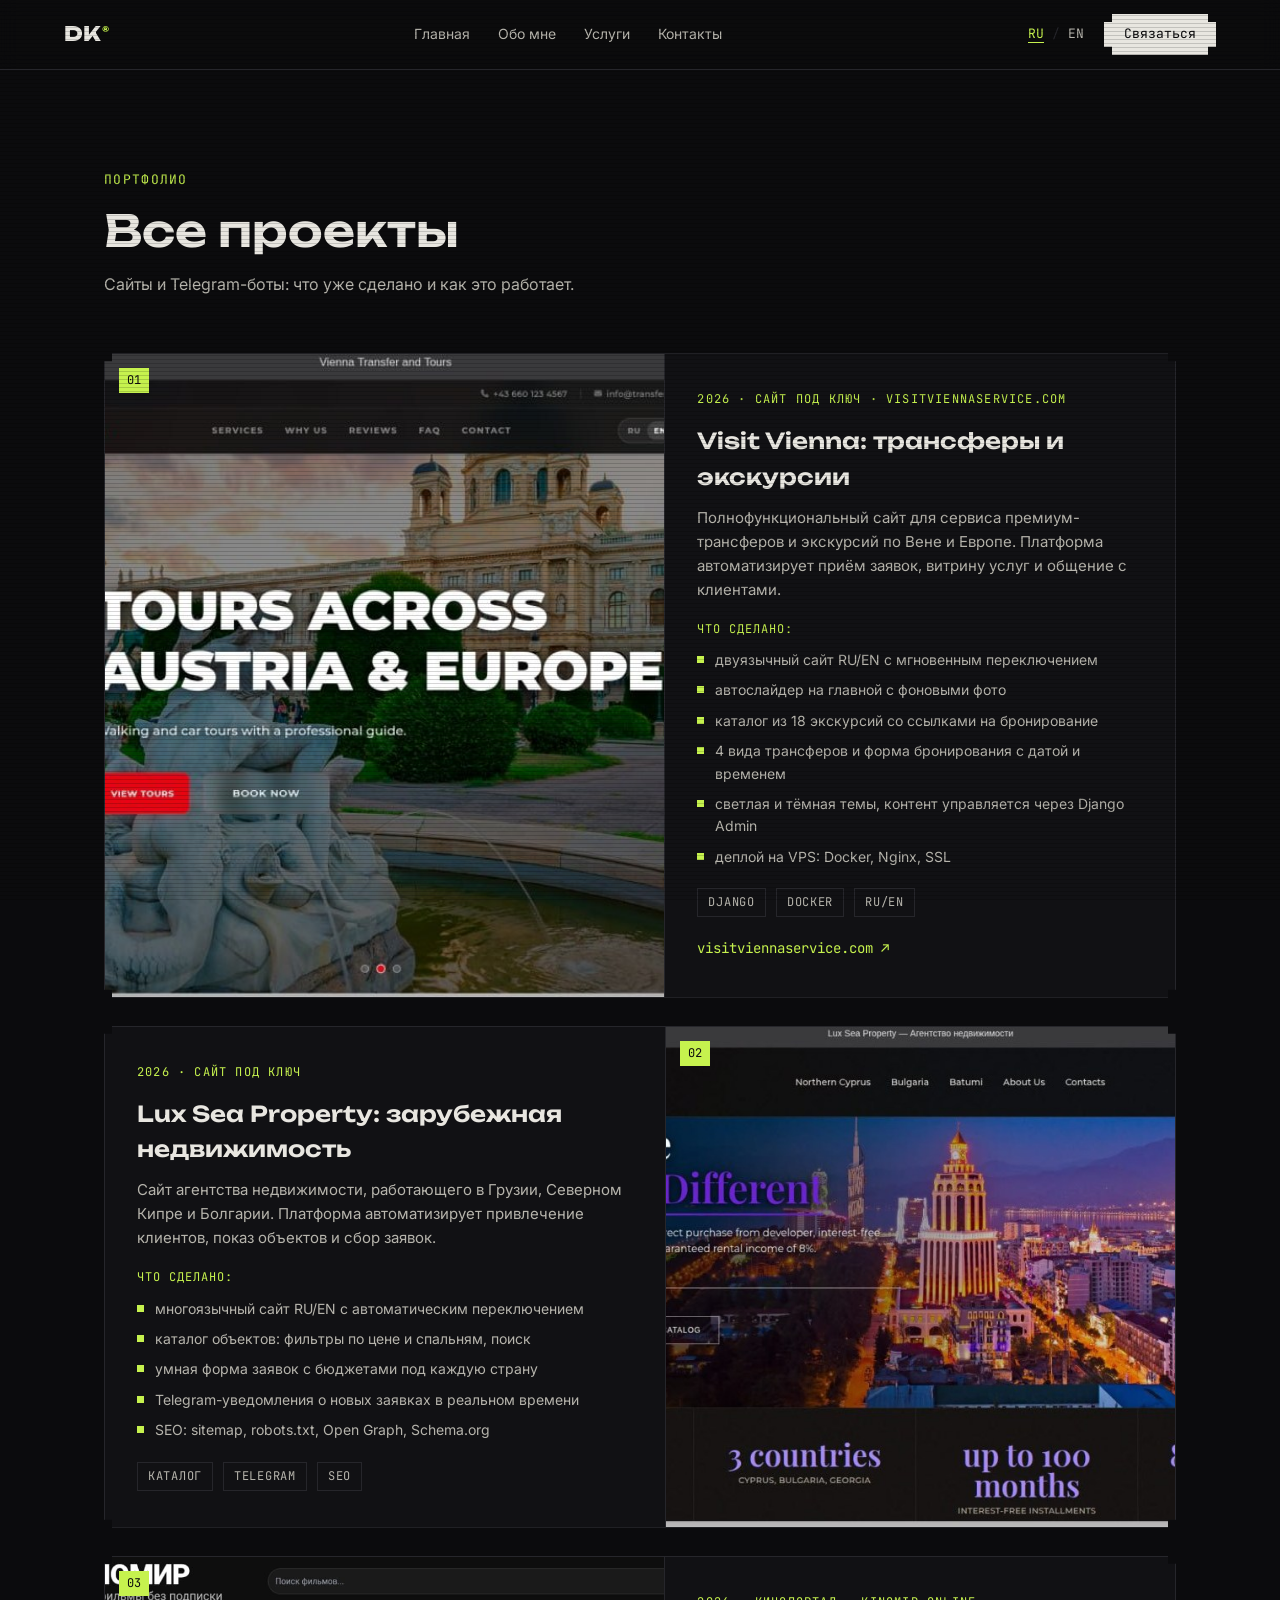
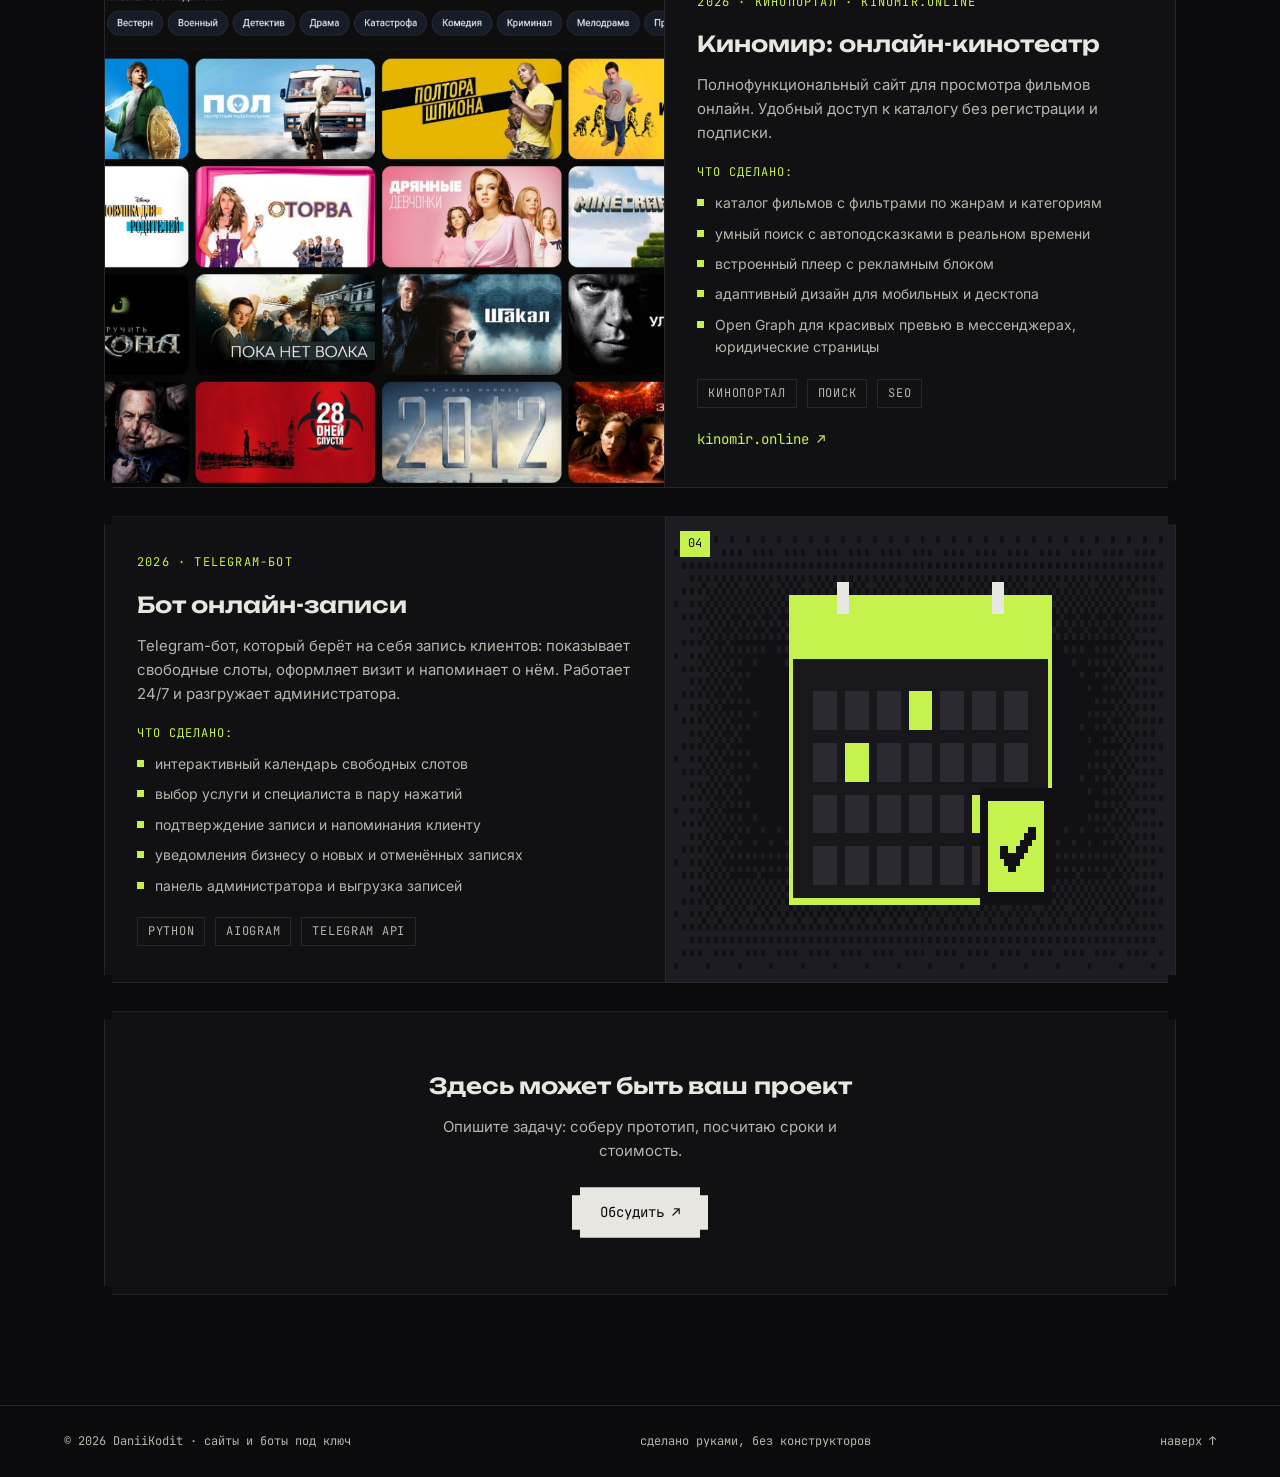
==== portfolio.html @ 553cfa7b "Пометка о согласии 152-ФЗ и падающие звёзды в секции контактов Под кнопкой формы приписка о согласии" ====
<!DOCTYPE html>
<html lang="ru">
<head>
  <meta charset="UTF-8">
  <meta name="viewport" content="width=device-width, initial-scale=1.0">
  <title>DaniiKodit · портфолио</title>
  <meta name="description" content="Подробное портфолио DaniiKodit: лендинги, витрины и Telegram-боты с описанием задач и решений.">
  <link rel="preconnect" href="https://fonts.googleapis.com">
  <link rel="preconnect" href="https://fonts.gstatic.com" crossorigin>
  <link href="https://fonts.googleapis.com/css2?family=Unbounded:wght@400;600;800&family=Inter:wght@400;500;600&family=JetBrains+Mono:wght@400;500&display=swap" rel="stylesheet">
  <link rel="stylesheet" href="css/style.css?v=7">
  <link rel="icon" href="data:image/svg+xml,<svg xmlns='http://www.w3.org/2000/svg' viewBox='0 0 16 16'><rect width='16' height='16' fill='%230b0b0d'/><rect x='3' y='3' width='4' height='4' fill='%23c6f24e'/><rect x='9' y='9' width='4' height='4' fill='%23e8e6e0'/></svg>">
</head>
<body data-title-key="meta.titlePf">

  <!-- ===== шапка ===== -->
  <header class="site-header">
    <a class="logo" href="index.html">DK<sup>®</sup></a>

    <nav class="site-nav" id="site-nav">
      <a href="index.html"          data-i18n="nav.home">Главная</a>
      <a href="index.html#about"    data-i18n="nav.about">Обо мне</a>
      <a href="index.html#services" data-i18n="nav.services">Услуги</a>
      <a href="index.html#contact"  data-i18n="nav.contact">Контакты</a>
    </nav>

    <div class="header-right">
      <div class="lang-switch" role="group" aria-label="Язык">
        <button type="button" data-lang="ru" class="active">RU</button>
        <span aria-hidden="true">/</span>
        <button type="button" data-lang="en">EN</button>
      </div>
      <a class="btn btn-solid btn-small" href="index.html#contact" data-i18n="nav.cta">Связаться</a>
      <button class="burger" id="burger" aria-label="Меню" aria-expanded="false">
        <span></span><span></span><span></span>
      </button>
    </div>
  </header>

  <main id="top">

    <!-- ===== заголовок страницы ===== -->
    <section class="section section-first">
      <div class="section-head reveal">
        <span class="section-label mono" data-i18n="pf.label">Портфолио</span>
        <h1 class="section-title js-scramble" data-i18n="pf.title">Все проекты</h1>
        <p class="section-sub" data-i18n="pf.sub">Сайты и Telegram-боты: что уже сделано и как это работает.</p>
      </div>

      <!-- проект 1: Visit Vienna -->
      <article class="pf-item reveal">
        <div class="work-media">
          <img class="cover" src="img/visit-vienna-dark.jpg" alt="Скриншот сайта Visit Vienna" loading="lazy">
          <img class="cover cover-alt" src="img/visit-vienna-light.jpg" alt="" aria-hidden="true" loading="lazy">
          <span class="work-num mono">01</span>
        </div>
        <div class="pf-body">
          <p class="pf-meta mono" data-i18n="pf.p1m">2026 · сайт под ключ · visitviennaservice.com</p>
          <h3 data-i18n="pf.p1t">Visit Vienna: трансферы и экскурсии</h3>
          <p class="pf-desc" data-i18n="pf.p1d">Полнофункциональный сайт для сервиса премиум-трансферов и экскурсий по Вене и Европе. Платформа автоматизирует приём заявок, витрину услуг и общение с клиентами.</p>
          <p class="pf-done mono" data-i18n="pf.done">что сделано:</p>
          <ul class="pf-points">
            <li data-i18n="pf.p1i1">двуязычный сайт RU/EN с мгновенным переключением</li>
            <li data-i18n="pf.p1i2">автослайдер на главной с фоновыми фото</li>
            <li data-i18n="pf.p1i3">каталог из 18 экскурсий со ссылками на бронирование</li>
            <li data-i18n="pf.p1i4">4 вида трансферов и форма бронирования с датой и временем</li>
            <li data-i18n="pf.p1i5">светлая и тёмная темы, контент управляется через Django Admin</li>
            <li data-i18n="pf.p1i6">деплой на VPS: Docker, Nginx, SSL</li>
          </ul>
          <div class="tags mono">
            <span>Django</span>
            <span>Docker</span>
            <span>RU/EN</span>
          </div>
          <a class="pf-link mono" href="https://visitviennaservice.com" target="_blank" rel="noopener" data-i18n="pf.p1link">visitviennaservice.com ↗</a>
        </div>
      </article>

      <!-- проект 2: Lux Sea Property -->
      <article class="pf-item reveal">
        <div class="work-media">
          <img class="cover" src="img/lux-sea-dark.jpg" alt="Скриншот сайта Lux Sea Property" loading="lazy">
          <img class="cover cover-alt" src="img/lux-sea-light.jpg" alt="" aria-hidden="true" loading="lazy">
          <span class="work-num mono">02</span>
        </div>
        <div class="pf-body">
          <p class="pf-meta mono" data-i18n="pf.p2m">2026 · сайт под ключ</p>
          <h3 data-i18n="pf.p2t">Lux Sea Property: зарубежная недвижимость</h3>
          <p class="pf-desc" data-i18n="pf.p2d">Сайт агентства недвижимости, работающего в Грузии, Северном Кипре и Болгарии. Платформа автоматизирует привлечение клиентов, показ объектов и сбор заявок.</p>
          <p class="pf-done mono" data-i18n="pf.done">что сделано:</p>
          <ul class="pf-points">
            <li data-i18n="pf.p2i1">многоязычный сайт RU/EN с автоматическим переключением</li>
            <li data-i18n="pf.p2i2">каталог объектов: фильтры по цене и спальням, поиск</li>
            <li data-i18n="pf.p2i3">умная форма заявок с бюджетами под каждую страну</li>
            <li data-i18n="pf.p2i4">Telegram-уведомления о новых заявках в реальном времени</li>
            <li data-i18n="pf.p2i5">SEO: sitemap, robots.txt, Open Graph, Schema.org</li>
          </ul>
          <div class="tags mono">
            <span>каталог</span>
            <span>Telegram</span>
            <span>SEO</span>
          </div>
        </div>
      </article>

      <!-- проект 3: Киномир -->
      <article class="pf-item reveal">
        <div class="work-media">
          <img class="cover cover-top" src="img/kinomir.jpg" alt="Скриншот кинопортала Киномир" loading="lazy">
          <span class="work-num mono">03</span>
        </div>
        <div class="pf-body">
          <p class="pf-meta mono" data-i18n="pf.p3m">2026 · кинопортал · kinomir.online</p>
          <h3 data-i18n="pf.p3t">Киномир: онлайн-кинотеатр</h3>
          <p class="pf-desc" data-i18n="pf.p3d">Полнофункциональный сайт для просмотра фильмов онлайн. Удобный доступ к каталогу без регистрации и подписки.</p>
          <p class="pf-done mono" data-i18n="pf.done">что сделано:</p>
          <ul class="pf-points">
            <li data-i18n="pf.p3i1">каталог фильмов с фильтрами по жанрам и категориям</li>
            <li data-i18n="pf.p3i2">умный поиск с автоподсказками в реальном времени</li>
            <li data-i18n="pf.p3i3">встроенный плеер с рекламным блоком</li>
            <li data-i18n="pf.p3i4">адаптивный дизайн для мобильных и десктопа</li>
            <li data-i18n="pf.p3i5">Open Graph для красивых превью в мессенджерах, юридические страницы</li>
          </ul>
          <div class="tags mono">
            <span>кинопортал</span>
            <span>поиск</span>
            <span>SEO</span>
          </div>
          <a class="pf-link mono" href="https://kinomir.online" target="_blank" rel="noopener" data-i18n="pf.p3link">kinomir.online ↗</a>
        </div>
      </article>

      <!-- проект 4: бот онлайн-записи -->
      <article class="pf-item reveal">
        <div class="work-media">
          <canvas class="work-canvas" data-cover="bot" aria-hidden="true"></canvas>
          <span class="work-num mono">04</span>
        </div>
        <div class="pf-body">
          <p class="pf-meta mono" data-i18n="pf.p4m">2026 · telegram-бот</p>
          <h3 data-i18n="pf.p4t">Бот онлайн-записи</h3>
          <p class="pf-desc" data-i18n="pf.p4d">Telegram-бот, который берёт на себя запись клиентов: показывает свободные слоты, оформляет визит и напоминает о нём. Работает 24/7 и разгружает администратора.</p>
          <p class="pf-done mono" data-i18n="pf.done">что сделано:</p>
          <ul class="pf-points">
            <li data-i18n="pf.p4i1">интерактивный календарь свободных слотов</li>
            <li data-i18n="pf.p4i2">выбор услуги и специалиста в пару нажатий</li>
            <li data-i18n="pf.p4i3">подтверждение записи и напоминания клиенту</li>
            <li data-i18n="pf.p4i4">уведомления бизнесу о новых и отменённых записях</li>
            <li data-i18n="pf.p4i5">панель администратора и выгрузка записей</li>
          </ul>
          <div class="tags mono">
            <span>Python</span>
            <span>aiogram</span>
            <span>Telegram API</span>
          </div>
        </div>
      </article>

      <!-- ваш проект -->
      <article class="pf-item pf-cta reveal">
        <div class="pf-body">
          <h3 data-i18n="pf.ctat">Здесь может быть ваш проект</h3>
          <p class="pf-desc" data-i18n="pf.ctad">Опишите задачу: соберу прототип, посчитаю сроки и стоимость.</p>
          <a class="btn btn-solid" href="index.html#contact" data-i18n="pf.ctabtn">Обсудить ↗</a>
        </div>
      </article>
    </section>
  </main>

  <!-- ===== подвал ===== -->
  <footer class="site-footer">
    <span class="mono" data-i18n="footer.rights">© 2026 DaniiKodit · сайты и боты под ключ</span>
    <span class="mono footer-made" data-i18n="footer.made">сделано руками, без конструкторов</span>
    <a class="mono" href="#top" data-i18n="footer.top">наверх ↑</a>
  </footer>

  <div class="scanlines" aria-hidden="true"></div>

  <script src="js/main.js?v=7"></script>
</body>
</html>
---- css/style.css ----
/* ============================================================
   КРИС МАЗУР — портфолио
   тёмная пиксельно-дизеринговая тема
   ============================================================ */

:root {
  --bg:      #0b0b0d;
  --bg-2:    #111114;
  --ink:     #e8e6e0;
  --muted:   #b6b4ac;
  --line:    #26262b;
  --accent:  #c6f24e;

  --font-display: 'Unbounded', sans-serif;
  --font-body:    'Inter', sans-serif;
  --font-mono:    'JetBrains Mono', monospace;

  --pad: clamp(20px, 5vw, 72px);

  /* пиксельный «скруглённый» угол — ступенька 8px */
  --pixel-corner: polygon(
    0 8px, 8px 8px, 8px 0,
    calc(100% - 8px) 0, calc(100% - 8px) 8px, 100% 8px,
    100% calc(100% - 8px), calc(100% - 8px) calc(100% - 8px), calc(100% - 8px) 100%,
    8px 100%, 8px calc(100% - 8px), 0 calc(100% - 8px)
  );
}

* { margin: 0; padding: 0; box-sizing: border-box; }

html { scroll-behavior: smooth; }

body {
  background: var(--bg);
  color: var(--ink);
  font-family: var(--font-body);
  font-size: 16px;
  line-height: 1.6;
  -webkit-font-smoothing: antialiased;
  overflow-x: hidden;
}

::selection { background: var(--accent); color: var(--bg); }

.mono { font-family: var(--font-mono); }
.accent { color: var(--accent); }

section { scroll-margin-top: 90px; }

/* ---------- сканлайны поверх всего ---------- */
.scanlines {
  position: fixed;
  inset: 0;
  pointer-events: none;
  z-index: 999;
  background: repeating-linear-gradient(
    to bottom,
    transparent 0 3px,
    rgba(0, 0, 0, 0.16) 3px 4px
  );
}

/* ---------- кнопки ---------- */
.btn {
  display: inline-block;
  padding: 14px 28px;
  font-family: var(--font-mono);
  font-size: 14px;
  text-decoration: none;
  cursor: pointer;
  border: none;
  clip-path: var(--pixel-corner);
  transition: transform 0.15s steps(3), background 0.15s steps(3), color 0.15s steps(3);
}

.btn-solid {
  background: var(--ink);
  color: var(--bg);
}
.btn-solid:hover {
  background: var(--accent);
  transform: translate(-2px, -2px);
}

.btn-ghost {
  background: var(--bg);
  color: var(--ink);
  box-shadow: inset 0 0 0 1px var(--line);
}
.btn-ghost:hover {
  box-shadow: inset 0 0 0 1px var(--accent);
  color: var(--accent);
}

.btn-small { padding: 10px 20px; font-size: 13px; }

/* ---------- шапка ---------- */
.site-header {
  position: fixed;
  top: 0; left: 0; right: 0;
  z-index: 100;
  display: flex;
  align-items: center;
  justify-content: space-between;
  gap: 24px;
  padding: 14px var(--pad);
  background: rgba(11, 11, 13, 0.82);
  backdrop-filter: blur(10px);
  border-bottom: 1px solid var(--line);
}

.logo {
  font-family: var(--font-display);
  font-weight: 800;
  font-size: 20px;
  color: var(--ink);
  text-decoration: none;
  letter-spacing: 0.02em;
}
.logo sup { font-size: 9px; color: var(--accent); }

.site-nav {
  display: flex;
  gap: 28px;
}
.site-nav a {
  color: var(--muted);
  text-decoration: none;
  font-size: 14px;
  transition: color 0.15s;
}
.site-nav a:hover { color: var(--accent); }

.header-right {
  display: flex;
  align-items: center;
  gap: 18px;
}

.lang-switch {
  font-family: var(--font-mono);
  font-size: 13px;
  color: var(--line);
  display: flex;
  align-items: center;
  gap: 6px;
}
.lang-switch button {
  background: none;
  border: none;
  color: var(--muted);
  font: inherit;
  cursor: pointer;
  padding: 2px;
}
.lang-switch button.active {
  color: var(--accent);
  text-decoration: underline;
  text-underline-offset: 4px;
}

.burger {
  display: none;
  flex-direction: column;
  gap: 5px;
  background: none;
  border: none;
  cursor: pointer;
  padding: 6px;
}
.burger span {
  width: 22px;
  height: 2px;
  background: var(--ink);
}

/* ---------- hero ---------- */
.hero {
  position: relative;
  min-height: 100svh;
  display: flex;
  flex-direction: column;
  justify-content: center;
  padding: 140px var(--pad) 0;
  overflow: hidden;
}

#dither-hero {
  position: absolute;
  inset: 0;
  width: 100%;
  height: 100%;
  image-rendering: pixelated;
  opacity: 0.7;
}

/* вуаль за текстом, чтобы дизеринг не мешал читать */
.hero::before {
  content: '';
  position: absolute;
  inset: 0;
  z-index: 1;
  background: radial-gradient(
    ellipse 60% 42% at 50% 38%,
    rgba(11, 11, 13, 0.9) 0%,
    rgba(11, 11, 13, 0.5) 55%,
    transparent 75%
  );
  pointer-events: none;
}

.hero-inner {
  position: relative;
  z-index: 2;
  max-width: 900px;
  margin: 0 auto;
  text-align: center;
}

.eyebrow {
  font-size: 13px;
  color: var(--accent);
  letter-spacing: 0.08em;
  margin-bottom: 28px;
}

.hero-title {
  font-family: var(--font-display);
  font-weight: 800;
  font-size: clamp(34px, 6.5vw, 76px);
  line-height: 1.12;
  letter-spacing: -0.01em;
}
.hero-title .line { display: block; }

.hero-sub {
  max-width: 520px;
  margin: 28px auto 0;
  color: var(--muted);
  font-size: 17px;
}

.hero-cta {
  margin-top: 40px;
  display: flex;
  gap: 16px;
  justify-content: center;
  flex-wrap: wrap;
}

.hero-stats {
  position: relative;
  z-index: 2;
  display: grid;
  grid-template-columns: repeat(3, 1fr);
  gap: 1px;
  background: var(--line);
  border: 1px solid var(--line);
  margin: 90px auto 0;
  max-width: 900px;
  width: 100%;
}
.stat {
  background: var(--bg);
  padding: 26px 20px;
  text-align: center;
}
.stat-num {
  display: block;
  font-size: 32px;
  color: var(--accent);
}
.stat-label {
  font-size: 13px;
  color: var(--muted);
}

/* ---------- пиксельный тикер ---------- */
.marquee {
  overflow: hidden;
  border-top: 1px solid var(--line);
  border-bottom: 1px solid var(--line);
  margin-top: 90px;
  background: var(--bg-2);
}
#pixel-ticker {
  display: block;
  width: 100%;
  height: 64px;
  image-rendering: pixelated;
}

/* ---------- секции ---------- */
.section {
  padding: 110px var(--pad);
  max-width: 1200px;
  margin: 0 auto;
}

.section-head { margin-bottom: 56px; }

.section-label {
  display: block;
  font-size: 13px;
  color: var(--accent);
  letter-spacing: 0.1em;
  text-transform: uppercase;
  margin-bottom: 14px;
}

.section-title {
  font-family: var(--font-display);
  font-weight: 600;
  font-size: clamp(26px, 4vw, 44px);
  line-height: 1.2;
}

.section-sub {
  margin-top: 14px;
  color: var(--muted);
  max-width: 480px;
}

/* ---------- карточки «обо мне» ---------- */
.cards-3 {
  display: grid;
  grid-template-columns: repeat(3, 1fr);
  gap: 20px;
}

.card {
  background: var(--bg-2);
  clip-path: var(--pixel-corner);
  padding: 32px 26px;
  border: 1px solid var(--line);
  transition: transform 0.2s steps(4), border-color 0.2s;
}
.card:hover {
  transform: translateY(-4px);
  border-color: var(--accent);
}

.card-index {
  font-size: 12px;
  color: var(--accent);
}

.card h3 {
  font-family: var(--font-display);
  font-weight: 600;
  font-size: 18px;
  margin: 16px 0 12px;
}

.card p {
  color: var(--muted);
  font-size: 15px;
}

/* ---------- работы ---------- */
.works-grid {
  display: grid;
  grid-template-columns: repeat(2, 1fr);
  gap: 24px;
}

.work {
  background: var(--bg-2);
  border: 1px solid var(--line);
  clip-path: var(--pixel-corner);
  overflow: hidden;
  transition: border-color 0.2s;
}
.work:hover { border-color: var(--accent); }

.work-media {
  position: relative;
  aspect-ratio: 16 / 9;
  overflow: hidden;
  border-bottom: 1px solid var(--line);
}

.work-canvas {
  width: 100%;
  height: 100%;
  display: block;
  image-rendering: pixelated;
  transition: transform 0.3s steps(6);
}
.work:hover .work-canvas { transform: scale(1.04); }

/* реальные скриншоты проектов: тёмная тема по умолчанию,
   при наведении карточка «включает свет» */
.work-media .cover {
  position: absolute;
  inset: 0;
  width: 100%;
  height: 100%;
  object-fit: cover;
  transition: opacity 0.3s steps(6), transform 0.3s steps(6);
}
.cover-top { object-position: center top; }
.cover-alt { opacity: 0; }
.work:hover .cover,
.pf-item:hover .cover { transform: scale(1.04); }
.work:hover .cover-alt,
.pf-item:hover .cover-alt { opacity: 1; }
.pf-item:hover .work-canvas { transform: scale(1.04); }

.work-num {
  position: absolute;
  top: 14px;
  left: 14px;
  font-size: 12px;
  color: var(--bg);
  background: var(--accent);
  padding: 3px 8px;
}

.work-body { padding: 26px; }

.work-body h3 {
  font-family: var(--font-display);
  font-weight: 600;
  font-size: 19px;
  margin-bottom: 10px;
}

.work-body p {
  color: var(--muted);
  font-size: 15px;
  margin-bottom: 18px;
}

.tags {
  display: flex;
  gap: 10px;
  flex-wrap: wrap;
}
.tags span {
  font-size: 12px;
  color: var(--muted);
  border: 1px solid var(--line);
  padding: 4px 10px;
  text-transform: uppercase;
  letter-spacing: 0.06em;
}

.works-more {
  margin-top: 36px;
  display: flex;
  justify-content: center;
}

/* ---------- страница портфолио ---------- */
.section-first { padding-top: 170px; }

.pf-item {
  display: grid;
  grid-template-columns: 1.1fr 1fr;
  background: var(--bg-2);
  border: 1px solid var(--line);
  clip-path: var(--pixel-corner);
  margin-top: 28px;
  transition: border-color 0.2s;
}
.pf-item:hover { border-color: var(--accent); }

.pf-item .work-media {
  aspect-ratio: auto;
  min-height: 280px;
  border-bottom: none;
  border-right: 1px solid var(--line);
}

.pf-item:nth-child(odd) .work-media {
  order: 2;
  border-right: none;
  border-left: 1px solid var(--line);
}

.pf-body { padding: 36px 32px; }

.pf-meta {
  font-size: 12px;
  color: var(--accent);
  letter-spacing: 0.1em;
  text-transform: uppercase;
  margin-bottom: 14px;
}

.pf-body h3 {
  font-family: var(--font-display);
  font-weight: 600;
  font-size: 22px;
  margin-bottom: 12px;
}

.pf-desc {
  color: var(--muted);
  font-size: 15px;
  margin-bottom: 18px;
}

.pf-done {
  font-size: 12px;
  color: var(--accent);
  letter-spacing: 0.08em;
  text-transform: uppercase;
  margin-bottom: 10px;
}

.pf-points {
  list-style: none;
  display: grid;
  gap: 8px;
  margin-bottom: 20px;
}
.pf-points li {
  color: var(--muted);
  font-size: 14px;
  padding-left: 18px;
  position: relative;
}
.pf-points li::before {
  content: '';
  position: absolute;
  left: 0;
  top: 7px;
  width: 7px;
  height: 7px;
  background: var(--accent);
}

.pf-link {
  display: inline-block;
  margin-top: 20px;
  font-size: 14px;
  color: var(--accent);
  text-decoration: none;
  border-bottom: 1px solid transparent;
  transition: border-color 0.15s;
}
.pf-link:hover { border-color: var(--accent); }

.pf-cta {
  grid-template-columns: 1fr;
  text-align: center;
}
.pf-cta .pf-body { padding: 56px 32px; }
.pf-cta .pf-desc { margin: 12px auto 24px; max-width: 420px; }

@media (max-width: 900px) {
  .pf-item { grid-template-columns: 1fr; }
  .pf-item .work-media,
  .pf-item:nth-child(odd) .work-media {
    order: 0;
    aspect-ratio: 16 / 9;
    min-height: 0;
    border-left: none;
    border-right: none;
    border-bottom: 1px solid var(--line);
  }
  .section-first { padding-top: 130px; }
}

/* ---------- услуги ---------- */
.price-list {
  border-top: 1px solid var(--line);
}

.price-row {
  display: grid;
  grid-template-columns: 240px 1fr auto;
  align-items: baseline;
  gap: 24px;
  padding: 30px 6px;
  border-bottom: 1px solid var(--line);
  transition: background 0.15s, padding-left 0.2s steps(4);
}
.price-row:hover {
  background: var(--bg-2);
  padding-left: 18px;
}

.price-name {
  font-family: var(--font-display);
  font-weight: 600;
  font-size: 19px;
}

.price-desc {
  color: var(--muted);
  font-size: 15px;
}

.price-val {
  font-size: 17px;
  white-space: nowrap;
}

/* ---------- контакты ---------- */
.contact-grid {
  display: grid;
  grid-template-columns: 1.4fr 1fr;
  gap: 56px;
  align-items: start;
}

.contact-form {
  display: grid;
  gap: 20px;
}

.contact-form label {
  display: grid;
  gap: 8px;
  font-size: 12px;
  color: var(--muted);
  letter-spacing: 0.08em;
  text-transform: uppercase;
}

.contact-form input,
.contact-form textarea {
  background: var(--bg-2);
  border: 1px solid var(--line);
  color: var(--ink);
  font-family: var(--font-body);
  font-size: 15px;
  padding: 14px 16px;
  clip-path: var(--pixel-corner);
  resize: vertical;
  outline: none;
  transition: border-color 0.15s;
}
.contact-form input:focus,
.contact-form textarea:focus {
  border-color: var(--accent);
}

/* падающие звёзды позади секции контактов */
#contact {
  position: relative;
  overflow: hidden;
}
#pixel-stars {
  position: absolute;
  inset: 0;
  width: 100%;
  height: 100%;
  image-rendering: pixelated;
  opacity: 0.5;
  pointer-events: none;
}
#contact .section-head,
#contact .contact-grid {
  position: relative;
  z-index: 1;
}

.form-consent {
  font-size: 12px;
  line-height: 1.5;
  color: var(--muted);
  max-width: 480px;
}

.hp-field {
  position: absolute;
  left: -9999px;
  width: 1px;
  height: 1px;
  opacity: 0;
  pointer-events: none;
}

.form-status {
  font-size: 13px;
  color: var(--accent);
  min-height: 20px;
}

.contact-direct {
  display: grid;
  gap: 18px;
  padding-top: 8px;
}
.contact-direct > p {
  font-size: 13px;
  color: var(--muted);
}

.direct-link {
  font-family: var(--font-display);
  font-weight: 600;
  font-size: clamp(18px, 2.4vw, 26px);
  color: var(--ink);
  text-decoration: none;
  border-bottom: 1px solid var(--line);
  padding-bottom: 12px;
  transition: color 0.15s, border-color 0.15s;
}
.direct-link:hover {
  color: var(--accent);
  border-color: var(--accent);
}

/* ---------- подвал ---------- */
.site-footer {
  display: flex;
  justify-content: space-between;
  gap: 16px;
  flex-wrap: wrap;
  padding: 26px var(--pad);
  border-top: 1px solid var(--line);
  font-size: 12px;
  color: var(--muted);
}
.site-footer a {
  color: var(--muted);
  text-decoration: none;
}
.site-footer a:hover { color: var(--accent); }

/* ---------- появление при скролле ---------- */
.reveal {
  opacity: 0;
  transform: translateY(22px);
  transition: opacity 0.5s ease, transform 0.5s ease;
}
.reveal.visible {
  opacity: 1;
  transform: none;
}

@media (prefers-reduced-motion: reduce) {
  .reveal { opacity: 1; transform: none; transition: none; }
  html { scroll-behavior: auto; }
}

/* ---------- адаптив ---------- */
@media (max-width: 900px) {
  .cards-3 { grid-template-columns: 1fr; }
  .works-grid { grid-template-columns: 1fr; }
  .contact-grid { grid-template-columns: 1fr; }
  .price-row {
    grid-template-columns: 1fr auto;
  }
  .price-desc { grid-column: 1 / -1; order: 3; }
}

@media (max-width: 720px) {
  .site-nav {
    display: none;
    position: absolute;
    top: 100%;
    left: 0; right: 0;
    flex-direction: column;
    gap: 0;
    background: var(--bg);
    border-bottom: 1px solid var(--line);
  }
  .site-nav.open { display: flex; }
  .site-nav a {
    padding: 16px var(--pad);
    border-top: 1px solid var(--line);
  }
  .burger { display: flex; }
  .header-right .btn { display: none; }

  .hero-stats { grid-template-columns: 1fr; }
  .section { padding: 80px var(--pad); }
}
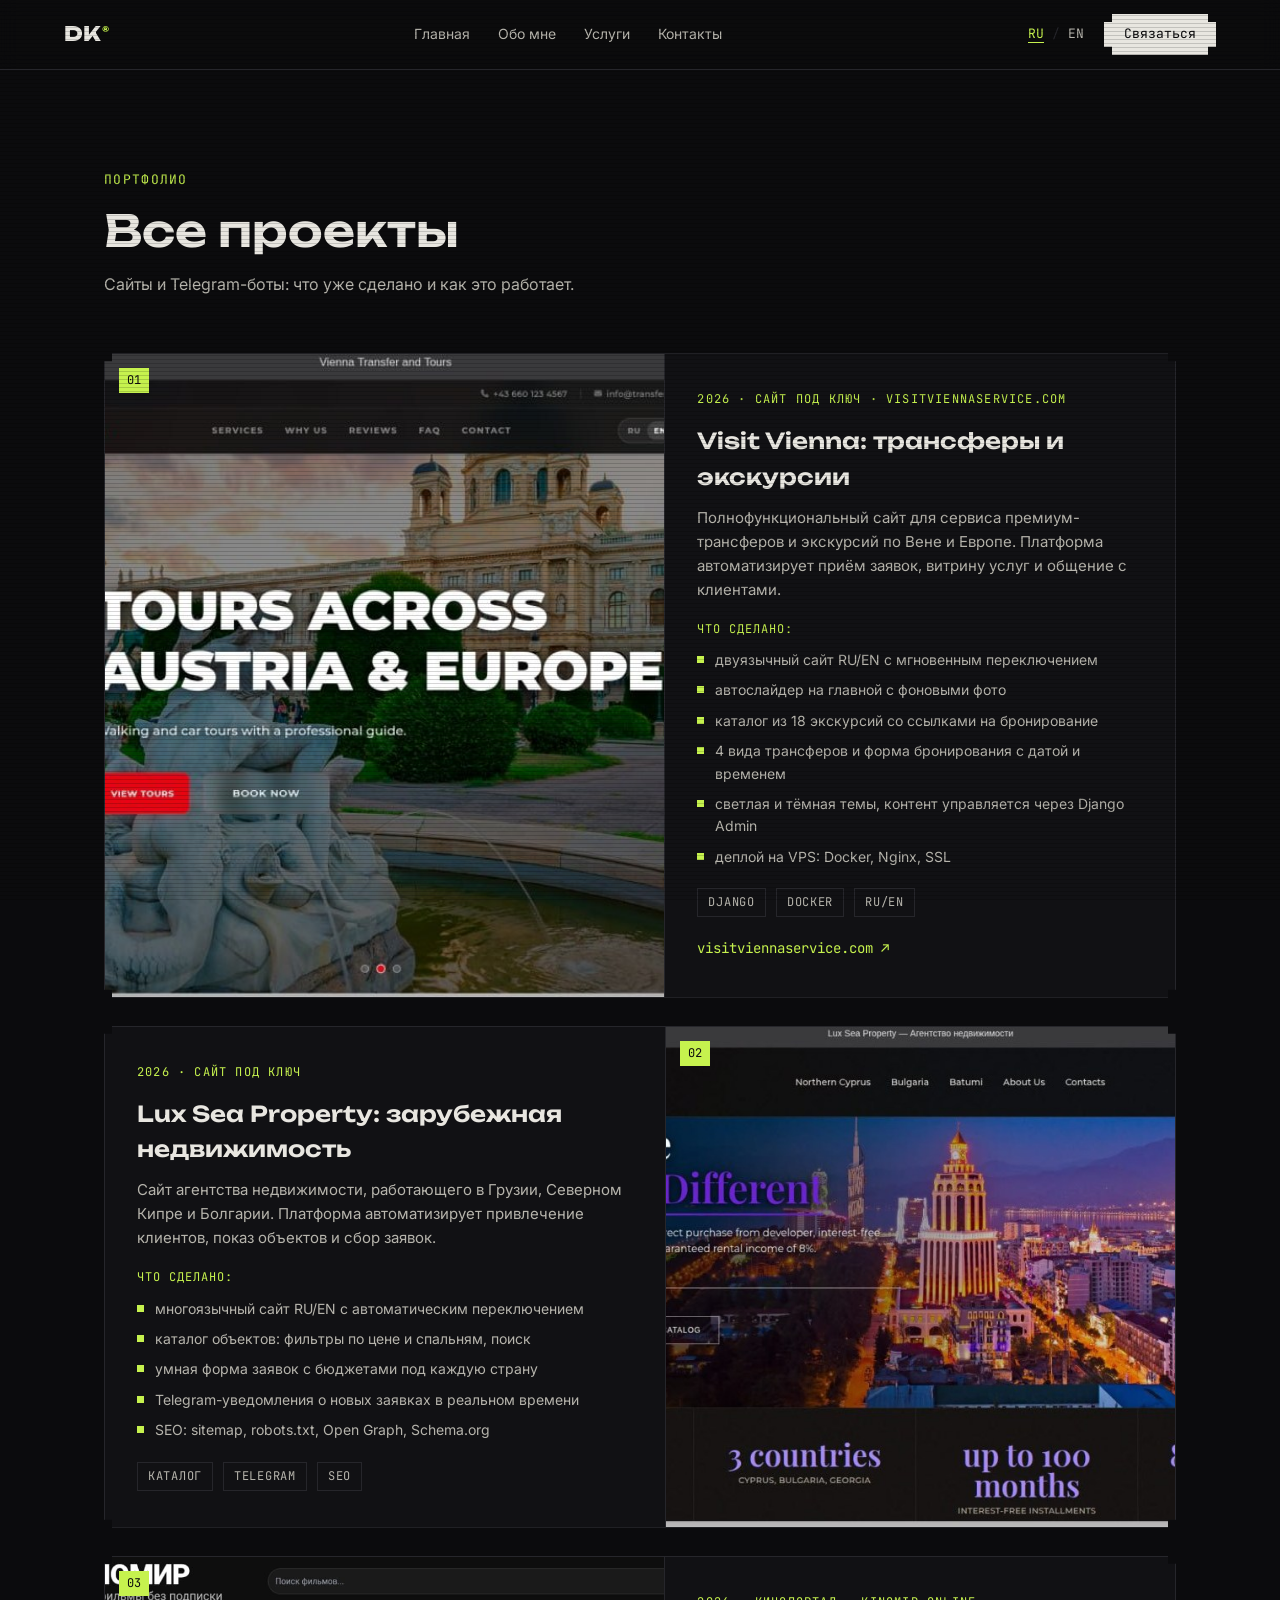
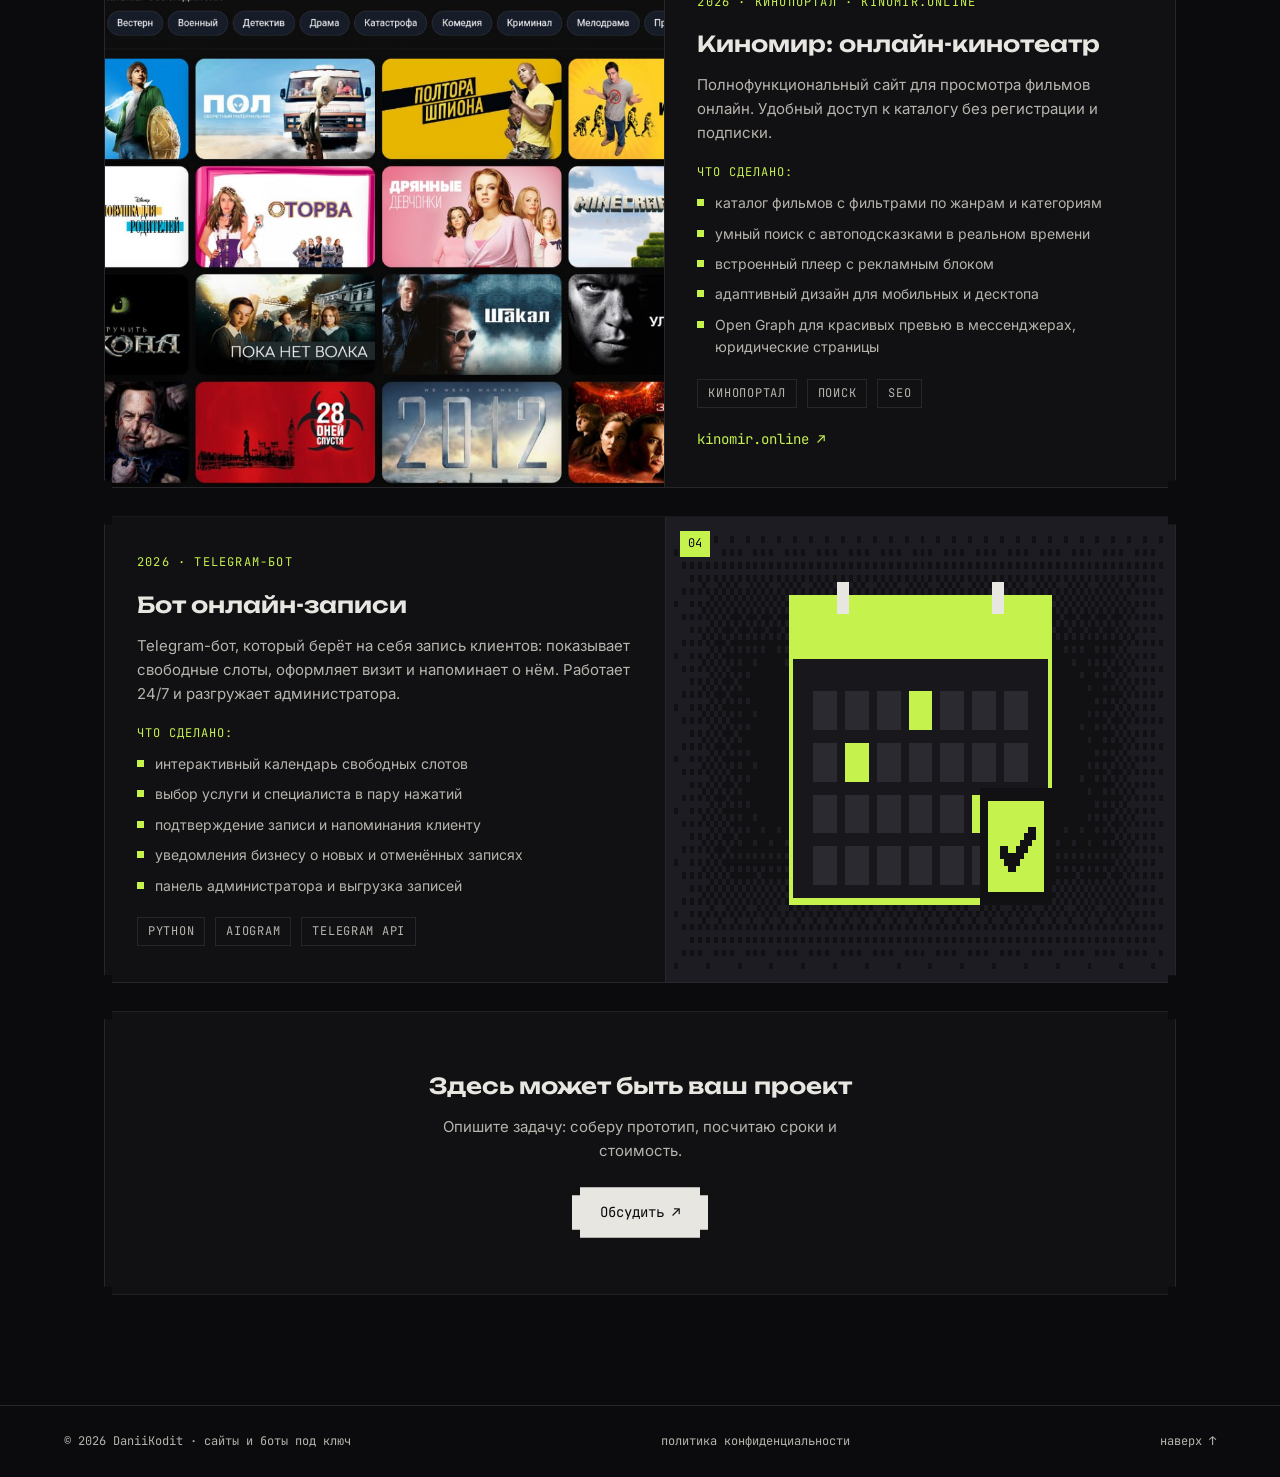
==== commit bbbb7f0a: "Страница политики конфиденциальности (152-ФЗ) Отдельная страница privacy.html на RU/EN в стиле сайта" ====
--- a/portfolio.html
+++ b/portfolio.html
@@ -8,7 +8,7 @@
   <link rel="preconnect" href="https://fonts.googleapis.com">
   <link rel="preconnect" href="https://fonts.gstatic.com" crossorigin>
   <link href="https://fonts.googleapis.com/css2?family=Unbounded:wght@400;600;800&family=Inter:wght@400;500;600&family=JetBrains+Mono:wght@400;500&display=swap" rel="stylesheet">
-  <link rel="stylesheet" href="css/style.css?v=7">
+  <link rel="stylesheet" href="css/style.css?v=9">
   <link rel="icon" href="data:image/svg+xml,<svg xmlns='http://www.w3.org/2000/svg' viewBox='0 0 16 16'><rect width='16' height='16' fill='%230b0b0d'/><rect x='3' y='3' width='4' height='4' fill='%23c6f24e'/><rect x='9' y='9' width='4' height='4' fill='%23e8e6e0'/></svg>">
 </head>
 <body data-title-key="meta.titlePf">
@@ -170,12 +170,12 @@
   <!-- ===== подвал ===== -->
   <footer class="site-footer">
     <span class="mono" data-i18n="footer.rights">© 2026 DaniiKodit · сайты и боты под ключ</span>
-    <span class="mono footer-made" data-i18n="footer.made">сделано руками, без конструкторов</span>
+    <a class="mono" href="privacy.html" data-i18n="footer.privacy">политика конфиденциальности</a>
     <a class="mono" href="#top" data-i18n="footer.top">наверх ↑</a>
   </footer>
 
   <div class="scanlines" aria-hidden="true"></div>
 
-  <script src="js/main.js?v=7"></script>
+  <script src="js/main.js?v=9"></script>
 </body>
 </html>
--- a/css/style.css
+++ b/css/style.css
@@ -665,6 +665,43 @@
   color: var(--muted);
   max-width: 480px;
 }
+.form-consent a {
+  color: var(--muted);
+  text-decoration: underline;
+  text-underline-offset: 3px;
+  transition: color 0.15s;
+}
+.form-consent a:hover { color: var(--accent); }
+
+/* ---------- страница политики ---------- */
+.legal { max-width: 820px; }
+
+.pr-updated {
+  margin-top: 12px;
+  font-size: 12px;
+  color: var(--muted);
+}
+
+.legal-intro {
+  margin: 8px 0 44px;
+  color: var(--muted);
+  max-width: 640px;
+}
+
+.legal-body h3 {
+  font-family: var(--font-display);
+  font-weight: 600;
+  font-size: 17px;
+  margin: 36px 0 10px;
+}
+
+.legal-body p {
+  color: var(--muted);
+  font-size: 15px;
+  max-width: 680px;
+}
+
+.legal-back { margin-top: 48px; }
 
 .hp-field {
   position: absolute;
